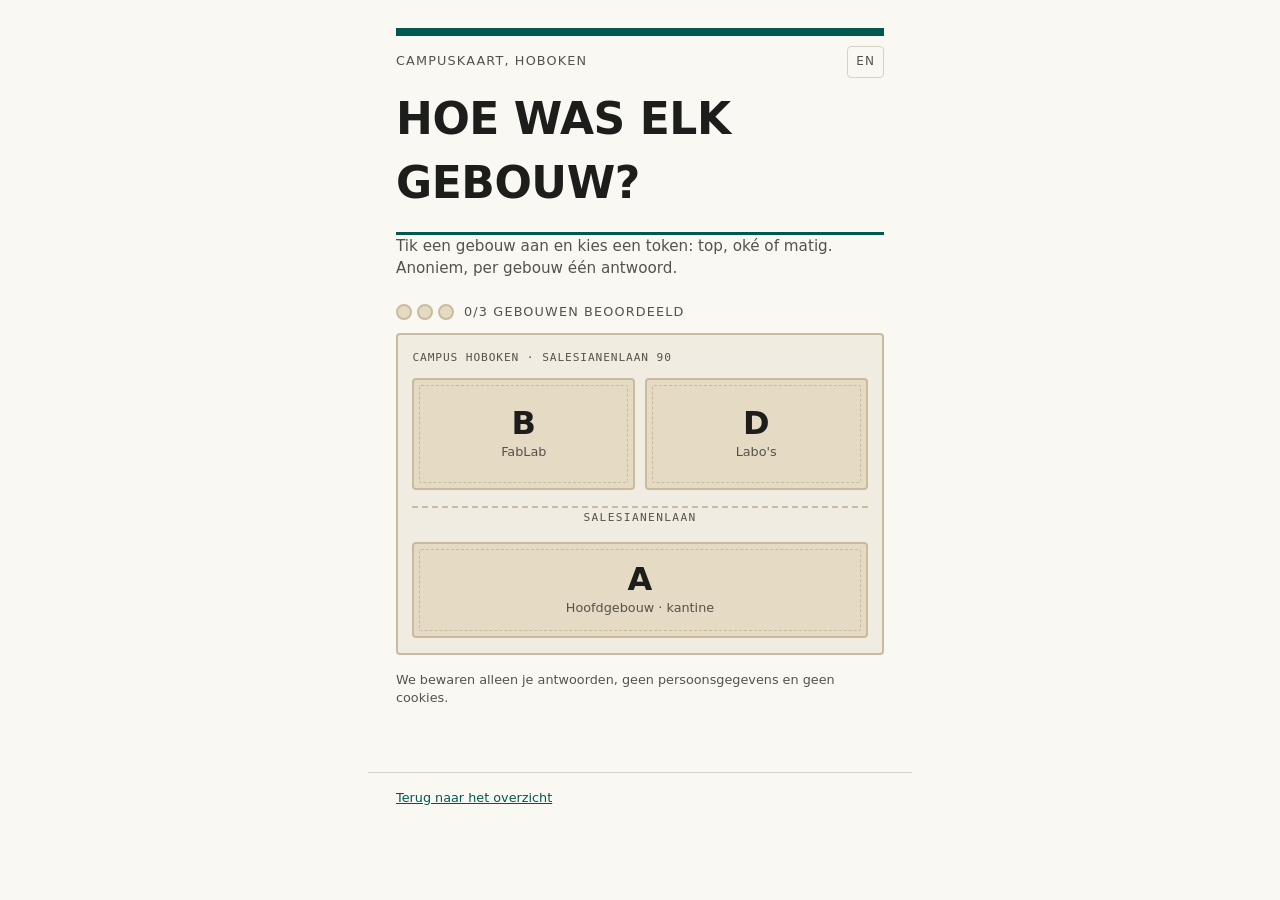
==== campus.html @ 5d575b93 "feat: clickable campus map rating the three Hoboken buildings" ====
<!doctype html>
<html lang="nl">
<head>
<meta charset="utf-8">
<meta name="viewport" content="width=device-width, initial-scale=1, viewport-fit=cover">
<meta name="robots" content="noindex">
<title>Campuskaart — KdG Hoboken</title>
<link rel="stylesheet" href="shared.css">
<style>
  .progress { display: flex; align-items: center; gap: 0.6rem; margin: 1.25rem 0 0.75rem;
    font-size: 0.8rem; letter-spacing: 0.09em; text-transform: uppercase; color: var(--ink-soft); }
  .progress .token { width: 16px; height: 16px; }
  .progress .token.filled { background: var(--green-deep); border-color: var(--green-deep); }

  .sheet { border: 2px solid var(--board-edge); border-radius: var(--radius);
    background: var(--surface-sunken); padding: 0.9rem; }
  .sheet-label { font-family: var(--mono); font-size: 0.7rem; letter-spacing: 0.08em;
    color: var(--ink-soft); text-transform: uppercase; margin: 0 0 0.75rem; }

  .map { display: grid; gap: 0.6rem; grid-template-columns: 1fr 1fr;
    grid-template-areas: "b d" "street street" "a a"; }

  .block { position: relative; display: flex; flex-direction: column; align-items: center;
    justify-content: center; gap: 0.25rem; min-height: 7rem; padding: 0.9rem 0.5rem;
    border: 2px solid var(--board-edge); border-radius: var(--radius); background: var(--board);
    font: inherit; color: inherit; cursor: pointer; }
  .block::before { content: ""; position: absolute; inset: 5px; border: 1px dashed var(--board-edge);
    border-radius: 2px; pointer-events: none; }
  .block strong { font-size: 2rem; font-weight: 800; line-height: 1; }
  .block span { font-size: 0.8rem; color: var(--ink-soft); }
  .block[data-building="B"] { grid-area: b; }
  .block[data-building="D"] { grid-area: d; }
  .block[data-building="A"] { grid-area: a; min-height: 6rem; }
  .block[aria-pressed="true"] { border-color: var(--green-deep); background: var(--paper); }
  .block .stamp { display: none; position: absolute; top: 0.5rem; right: 0.55rem;
    width: 22px; height: 22px; border-radius: 50%; background: var(--green-deep);
    color: #fff; font-size: 0.8rem; line-height: 22px; text-align: center; }
  .block[aria-pressed="true"] .stamp { display: block; }
  .block.selected { outline: 3px solid var(--focus); outline-offset: 2px; }

  .street { grid-area: street; display: flex; flex-direction: column; align-items: center;
    gap: 0.15rem; padding: 0.4rem 0; }
  .street .lane { width: 100%; border-top: 2px dashed var(--board-edge); }
  .street .name { font-family: var(--mono); font-size: 0.7rem; letter-spacing: 0.12em;
    text-transform: uppercase; color: var(--ink-soft); }

  .rater { border: 2px solid var(--line); border-radius: var(--radius); background: var(--paper);
    padding: 1rem; margin-top: 1rem; }
  .rater[hidden] { display: none; }
  .rater h2 { margin: 0 0 0.75rem; font-size: 1.05rem; text-transform: uppercase;
    letter-spacing: 0.05em; }
  .rates { display: grid; grid-template-columns: repeat(3, 1fr); gap: 0.5rem; }
  .rate { display: flex; flex-direction: column; align-items: center; gap: 0.5rem;
    min-height: 5.5rem; padding: 0.7rem 0.4rem; border: 2px solid var(--line);
    border-radius: var(--radius); background: var(--surface-sunken); font: inherit;
    font-weight: 700; font-size: 0.85rem; text-transform: uppercase; letter-spacing: 0.06em;
    cursor: pointer; }
  .rate .token { transition: transform 160ms ease; }
  .rate:hover .token, .rate:focus-visible .token { transform: translateY(6px); }
  .rated { color: var(--ink-soft); font-size: 0.9rem; margin: 0; }

  .done { border: 2px solid var(--green-deep); border-radius: var(--radius);
    background: var(--paper); padding: 1rem; margin-top: 1rem; }
  .done[hidden] { display: none; }
  .done h2 { margin: 0 0 0.5rem; font-size: 1.2rem; text-transform: uppercase; }
  .done p { margin: 0 0 1rem; color: var(--ink-soft); font-size: 0.95rem; }
</style>
</head>
<body>
<main>
  <header class="masthead">
    <p class="eyebrow"><span data-copy="event">Campuskaart, Hoboken</span>
      <button class="lang" type="button" id="lang">EN</button></p>
    <h1 data-copy="title">Hoe was elk gebouw?</h1>
  </header>

  <p class="lede" data-copy="lede">Tik een gebouw aan en kies een token: top, oké of matig. Anoniem, per gebouw één antwoord.</p>

  <p class="progress" aria-live="polite"><span id="ptokens"></span><span id="pcount"></span></p>

  <div class="sheet">
    <p class="sheet-label">Campus Hoboken · Salesianenlaan 90</p>
    <div class="map" role="group" aria-label="Campusgebouwen">
      <button class="block" type="button" data-building="B" aria-pressed="false">
        <strong>B</strong><span data-copy="bB">FabLab</span><span class="stamp" aria-hidden="true">&check;</span>
      </button>
      <button class="block" type="button" data-building="D" aria-pressed="false">
        <strong>D</strong><span data-copy="bD">Labo's</span><span class="stamp" aria-hidden="true">&check;</span>
      </button>
      <div class="street" aria-hidden="true">
        <span class="lane"></span><span class="name">Salesianenlaan</span>
      </div>
      <button class="block" type="button" data-building="A" aria-pressed="false">
        <strong>A</strong><span data-copy="bA">Hoofdgebouw &middot; kantine</span><span class="stamp" aria-hidden="true">&check;</span>
      </button>
    </div>
  </div>

  <section class="rater" id="rater" hidden aria-live="polite">
    <h2 id="ratertitle"></h2>
    <div class="rates" id="rates"></div>
    <p class="rated" id="ratedline" hidden></p>
  </section>

  <section class="done" id="alldone" hidden aria-live="polite">
    <h2 data-copy="donetitle">Alle drie gehad</h2>
    <p data-copy="donebody">Bedankt! Nog één minuut: vertel hoe je hele dag was.</p>
    <a class="button" href="survey.html" data-copy="tosurvey">Naar de vier vragen</a>
  </section>

  <p class="notice" data-copy="notice">We bewaren alleen je antwoorden, geen persoonsgegevens en geen cookies.</p>
</main>

<footer class="site">
  <a href="index.html" data-copy="back">Terug naar het overzicht</a>
</footer>

<script src="shared.js"></script>
<script>
  const BUILDINGS = ["A", "B", "D"];
  const RATINGS = ["great", "ok", "meh"];
  const STORE_KEY = "pulse-campus";

  const COPY = {
    nl: {
      event: "Campuskaart, Hoboken", title: "Hoe was elk gebouw?",
      lede: "Tik een gebouw aan en kies een token: top, oké of matig. Anoniem, per gebouw één antwoord.",
      bA: "Hoofdgebouw · kantine", bB: "FabLab", bD: "Labo's",
      names: { A: "Gebouw A · hoofdgebouw", B: "Gebouw B · FabLab", D: "Gebouw D · labo's" },
      labels: { great: "Top", ok: "Oké", meh: "Matig" },
      count: (n) => `${n}/3 gebouwen beoordeeld`,
      ratedline: (label) => `Genoteerd: ${label}. Bedankt!`,
      donetitle: "Alle drie gehad", donebody: "Bedankt! Nog één minuut: vertel hoe je hele dag was.",
      tosurvey: "Naar de vier vragen",
      notice: "We bewaren alleen je antwoorden, geen persoonsgegevens en geen cookies.",
      back: "Terug naar het overzicht",
    },
    en: {
      event: "Campus map, Hoboken", title: "How was each building?",
      lede: "Tap a building and pick a token: great, ok or meh. Anonymous, one answer per building.",
      bA: "Main building · canteen", bB: "FabLab", bD: "Labs",
      names: { A: "Building A · main building", B: "Building B · FabLab", D: "Building D · labs" },
      labels: { great: "Great", ok: "OK", meh: "Meh" },
      count: (n) => `${n}/3 buildings rated`,
      ratedline: (label) => `Noted: ${label}. Thanks!`,
      donetitle: "All three done", donebody: "Thanks! One more minute: tell us how your whole day was.",
      tosurvey: "To the four questions",
      notice: "We keep your answers only, no personal data and no cookies.",
      back: "Back to the overview",
    },
  };

  let selected = null;

  const readRatings = () => {
    try { return JSON.parse(localStorage.getItem(STORE_KEY)) || {}; } catch { return {}; }
  };

  function render() {
    const copy = COPY[PULSE.language];
    PULSE.applyCopy(COPY);
    const ratings = readRatings();
    const ratedCount = BUILDINGS.filter((b) => ratings[b]).length;

    document.getElementById("ptokens").innerHTML = BUILDINGS
      .map((b) => `<span class="token${ratings[b] ? " filled" : ""}"></span>`).join(" ");
    document.getElementById("pcount").textContent = copy.count(ratedCount);

    document.querySelectorAll(".block").forEach((block) => {
      const building = block.dataset.building;
      block.setAttribute("aria-pressed", ratings[building] ? "true" : "false");
      block.classList.toggle("selected", building === selected);
    });

    const rater = document.getElementById("rater");
    const ratedLine = document.getElementById("ratedline");
    const rates = document.getElementById("rates");
    if (selected) {
      rater.hidden = false;
      document.getElementById("ratertitle").textContent = copy.names[selected];
      if (ratings[selected]) {
        rates.innerHTML = "";
        ratedLine.hidden = false;
        ratedLine.textContent = copy.ratedline(copy.labels[ratings[selected]]);
      } else {
        ratedLine.hidden = true;
        rates.innerHTML = RATINGS.map((r) =>
          `<button class="rate" type="button" data-rating="${r}">
             <span class="token" aria-hidden="true"></span>${copy.labels[r]}</button>`).join("");
      }
    } else {
      rater.hidden = true;
    }

    document.getElementById("alldone").hidden = ratedCount < BUILDINGS.length;
  }

  document.querySelector(".map").addEventListener("click", (event) => {
    const block = event.target.closest(".block");
    if (!block) return;
    selected = block.dataset.building;
    render();
    document.getElementById("rater").scrollIntoView({ block: "nearest", behavior: "smooth" });
  });

  document.getElementById("rates").addEventListener("click", async (event) => {
    const button = event.target.closest(".rate");
    if (!button || !selected) return;
    const ratings = readRatings();
    if (ratings[selected]) return;
    ratings[selected] = button.dataset.rating;
    localStorage.setItem(STORE_KEY, JSON.stringify(ratings));
    render();
    await PULSE.sendOrQueue({
      type: "campus",
      submittedAt: new Date().toISOString(),
      building: selected,
      rating: button.dataset.rating,
      language: PULSE.language,
    });
  });

  document.getElementById("lang").addEventListener("click", () => {
    PULSE.toggleLanguage();
    render();
  });

  render();
  PULSE.flushQueue();
</script>
</body>
</html>
---- shared.css ----
:root {
  --green: #05a685;
  --green-deep: #00594f;
  --ink: #1d1d1b;
  --ink-soft: #55524b;
  --paper: #ffffff;
  --paper-warm: #faf8f3;
  --surface-sunken: #f0ece2;
  --board: #e5dac4;
  --board-edge: #c9bb9d;
  --line: #d8d2c4;
  --focus: #0b63c5;
  --radius: 4px;
  --step: clamp(20px, 5vw, 28px);
  --font: system-ui, -apple-system, "Segoe UI", Roboto, sans-serif;
  --mono: ui-monospace, "SF Mono", Menlo, Consolas, monospace;
}

* { box-sizing: border-box; }

body {
  margin: 0;
  background: var(--paper-warm);
  color: var(--ink);
  font-family: var(--font);
  font-size: 17px;
  line-height: 1.45;
  -webkit-text-size-adjust: 100%;
}

main { max-width: 34rem; margin: 0 auto; padding: var(--step) var(--step) 4rem; }

.masthead {
  border-top: 8px solid var(--green-deep);
  border-bottom: 3px solid var(--green-deep);
  padding: 0.6rem 0 0.75rem;
}

.eyebrow {
  display: flex; justify-content: space-between; align-items: baseline; gap: 1rem;
  font-size: 0.8rem; letter-spacing: 0.09em; text-transform: uppercase; color: var(--ink-soft);
  margin: 0;
}

.lang {
  background: none; border: 1px solid var(--line); border-radius: var(--radius);
  color: var(--ink-soft); font: inherit; font-size: 0.75rem; letter-spacing: 0.09em;
  padding: 0.25rem 0.5rem; cursor: pointer; min-height: 32px;
}

h1 {
  font-size: clamp(2rem, 9vw, 2.75rem); font-weight: 800; letter-spacing: -0.01em;
  text-transform: uppercase; margin: 0.6rem 0 0.3rem;
}

.lede { margin: 0 0 1.5rem; color: var(--ink-soft); font-size: 0.95rem; }

.token {
  display: inline-block; width: 22px; height: 22px; border-radius: 50%;
  border: 2px solid var(--board-edge); background: var(--board);
  vertical-align: -4px; flex: none;
}

a { color: var(--green-deep); }
a:focus-visible, button:focus-visible { outline: 3px solid var(--focus); outline-offset: 2px; }

.button {
  display: flex; align-items: center; justify-content: center; width: 100%; min-height: 52px;
  border: 0; border-radius: var(--radius); background: var(--green-deep); color: #fff;
  font: inherit; font-weight: 700; text-transform: uppercase; letter-spacing: 0.06em;
  cursor: pointer; text-decoration: none;
}

.button.quiet { background: none; border: 2px solid var(--green-deep); color: var(--green-deep); }

.notice { color: var(--ink-soft); font-size: 0.8rem; margin: 1rem 0 0; }

footer.site {
  max-width: 34rem; margin: 0 auto; padding: 0 var(--step) 2rem;
  color: var(--ink-soft); font-size: 0.8rem;
  border-top: 1px solid var(--line); padding-top: 1rem;
}

@media (prefers-reduced-motion: reduce) { * { transition: none !important; animation: none !important; } }
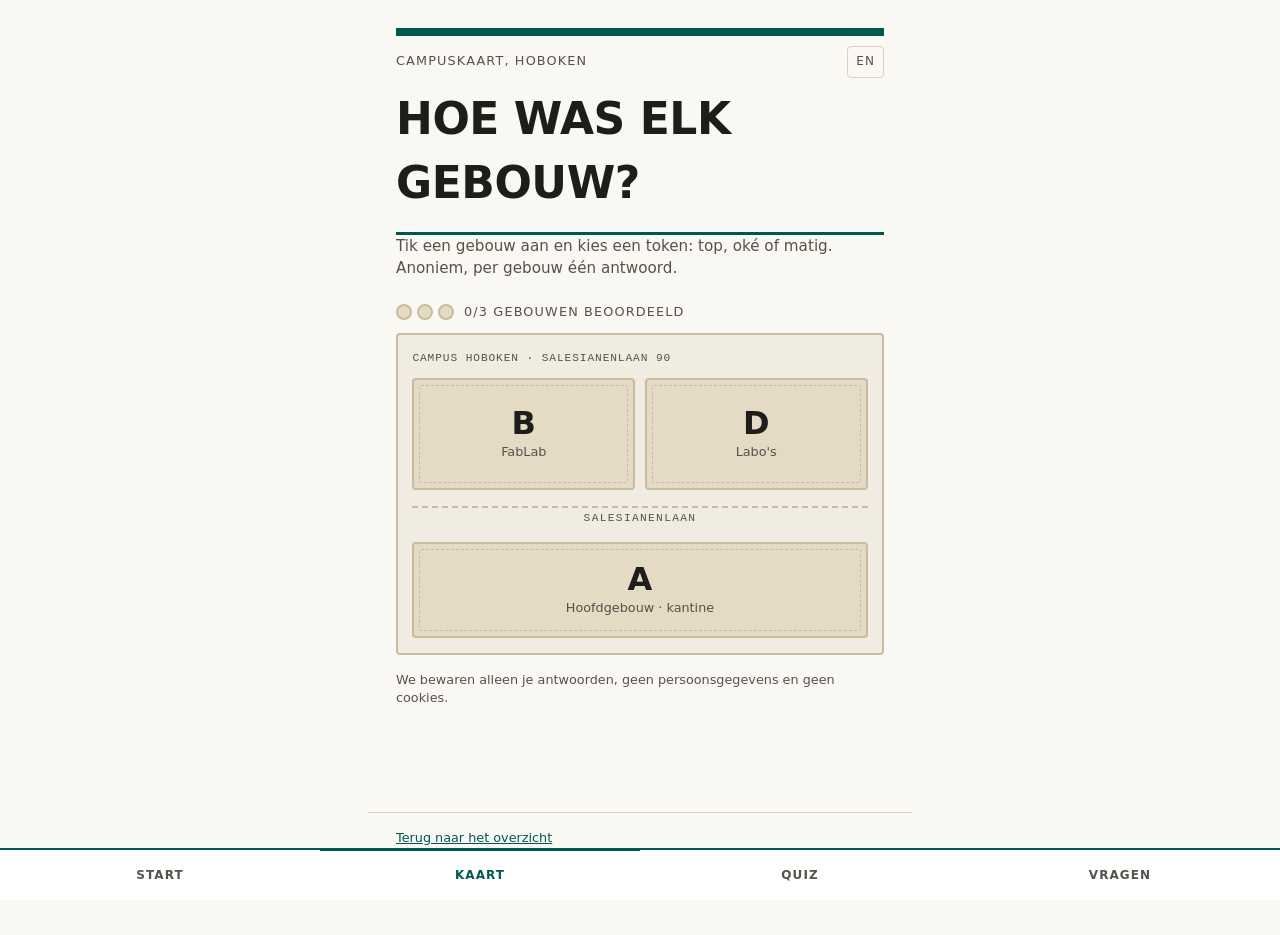
==== commit 1ee6d949: "feat: bottom tab bar and end-screen calls to action" ====
--- a/campus.html
+++ b/campus.html
@@ -225,6 +225,7 @@
     render();
   });
 
+  PULSE.nav("map");
   render();
   PULSE.flushQueue();
 </script>
--- a/shared.css
+++ b/shared.css
@@ -81,4 +81,23 @@
   border-top: 1px solid var(--line); padding-top: 1rem;
 }
 
+.tabbar {
+  position: fixed; bottom: 0; left: 0; right: 0; z-index: 10;
+  display: flex; background: var(--paper);
+  border-top: 2px solid var(--green-deep);
+  padding-bottom: env(safe-area-inset-bottom);
+}
+
+.tabbar a {
+  flex: 1; display: flex; align-items: center; justify-content: center; min-height: 52px;
+  text-decoration: none; color: var(--ink-soft); font-size: 0.75rem; font-weight: 700;
+  letter-spacing: 0.09em; text-transform: uppercase;
+  border-top: 3px solid transparent; margin-top: -2px;
+}
+
+.tabbar a[aria-current="page"] { color: var(--green-deep); border-top-color: var(--green-deep); }
+
+body.has-tabbar main { padding-bottom: 6.5rem; }
+body.has-tabbar footer.site { padding-bottom: 5.5rem; }
+
 @media (prefers-reduced-motion: reduce) { * { transition: none !important; animation: none !important; } }
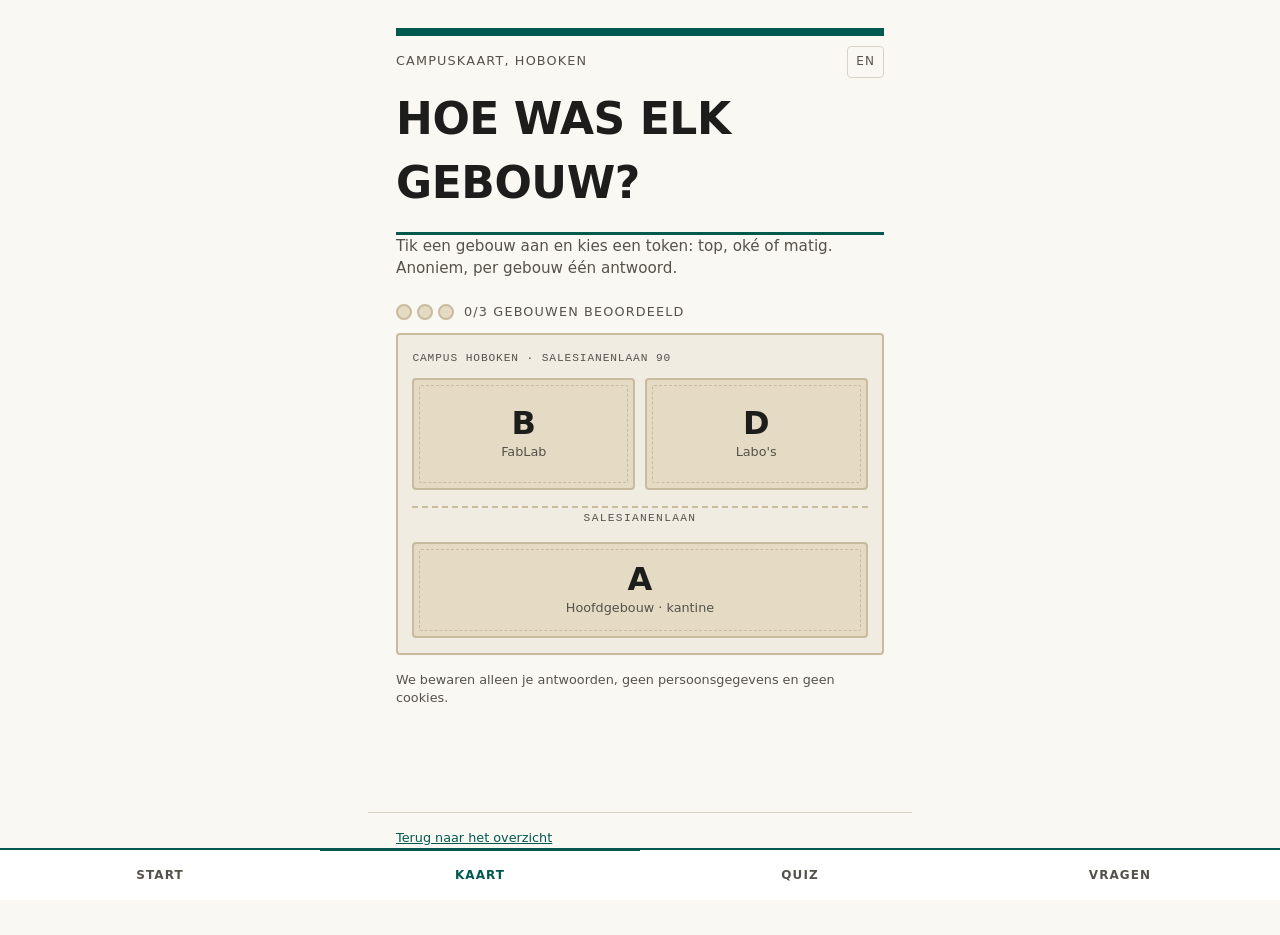
==== commit 237643cc: "feat: page transitions, entry stagger and press feedback" ====
--- a/campus.html
+++ b/campus.html
@@ -64,6 +64,20 @@
   .done[hidden] { display: none; }
   .done h2 { margin: 0 0 0.5rem; font-size: 1.2rem; text-transform: uppercase; }
   .done p { margin: 0 0 1rem; color: var(--ink-soft); font-size: 0.95rem; }
+
+  @media (prefers-reduced-motion: no-preference) {
+    @keyframes stamp {
+      0% { transform: scale(0); }
+      70% { transform: scale(1.15); }
+      100% { transform: scale(1); }
+    }
+    .block[aria-pressed="true"] .stamp { animation: stamp 320ms cubic-bezier(0.34, 1.56, 0.64, 1) both; }
+    .progress .token { transition: background 200ms ease, border-color 200ms ease; }
+    .progress .token.filled { animation: stamp 320ms cubic-bezier(0.34, 1.56, 0.64, 1); }
+    .block { transition: transform 120ms ease, background 200ms ease, border-color 200ms ease; }
+    .block:active, .rate:active { transform: scale(0.98); }
+    .rate { transition: transform 120ms ease; }
+  }
 </style>
 </head>
 <body>
@@ -162,8 +176,12 @@
     const ratings = readRatings();
     const ratedCount = BUILDINGS.filter((b) => ratings[b]).length;
 
-    document.getElementById("ptokens").innerHTML = BUILDINGS
-      .map((b) => `<span class="token${ratings[b] ? " filled" : ""}"></span>`).join(" ");
+    const ptokens = document.getElementById("ptokens");
+    if (!ptokens.childElementCount) {
+      ptokens.innerHTML = BUILDINGS.map(() => `<span class="token"></span>`).join(" ");
+    }
+    BUILDINGS.forEach((building, index) =>
+      ptokens.children[index].classList.toggle("filled", Boolean(ratings[building])));
     document.getElementById("pcount").textContent = copy.count(ratedCount);
 
     document.querySelectorAll(".block").forEach((block) => {
--- a/shared.css
+++ b/shared.css
@@ -100,4 +100,26 @@
 body.has-tabbar main { padding-bottom: 6.5rem; }
 body.has-tabbar footer.site { padding-bottom: 5.5rem; }
 
+@media (prefers-reduced-motion: no-preference) {
+  @view-transition { navigation: auto; }
+  ::view-transition-old(root) { animation-duration: 120ms; }
+  ::view-transition-new(root) { animation-duration: 180ms; }
+
+  @keyframes rise {
+    from { opacity: 0; transform: translateY(8px); filter: blur(4px); }
+    to { opacity: 1; transform: none; filter: none; }
+  }
+
+  main > * { animation: rise 420ms cubic-bezier(0.22, 1, 0.36, 1) both; }
+  main > *:nth-child(2) { animation-delay: 50ms; }
+  main > *:nth-child(3) { animation-delay: 100ms; }
+  main > *:nth-child(4) { animation-delay: 150ms; }
+  main > *:nth-child(5) { animation-delay: 200ms; }
+  main > *:nth-child(6) { animation-delay: 250ms; }
+
+  .button, .chute-card { transition: transform 120ms ease; }
+  .button:active, .chute-card:active { transform: scale(0.98); }
+  .tabbar a { transition: color 160ms ease, border-color 160ms ease; }
+}
+
 @media (prefers-reduced-motion: reduce) { * { transition: none !important; animation: none !important; } }
